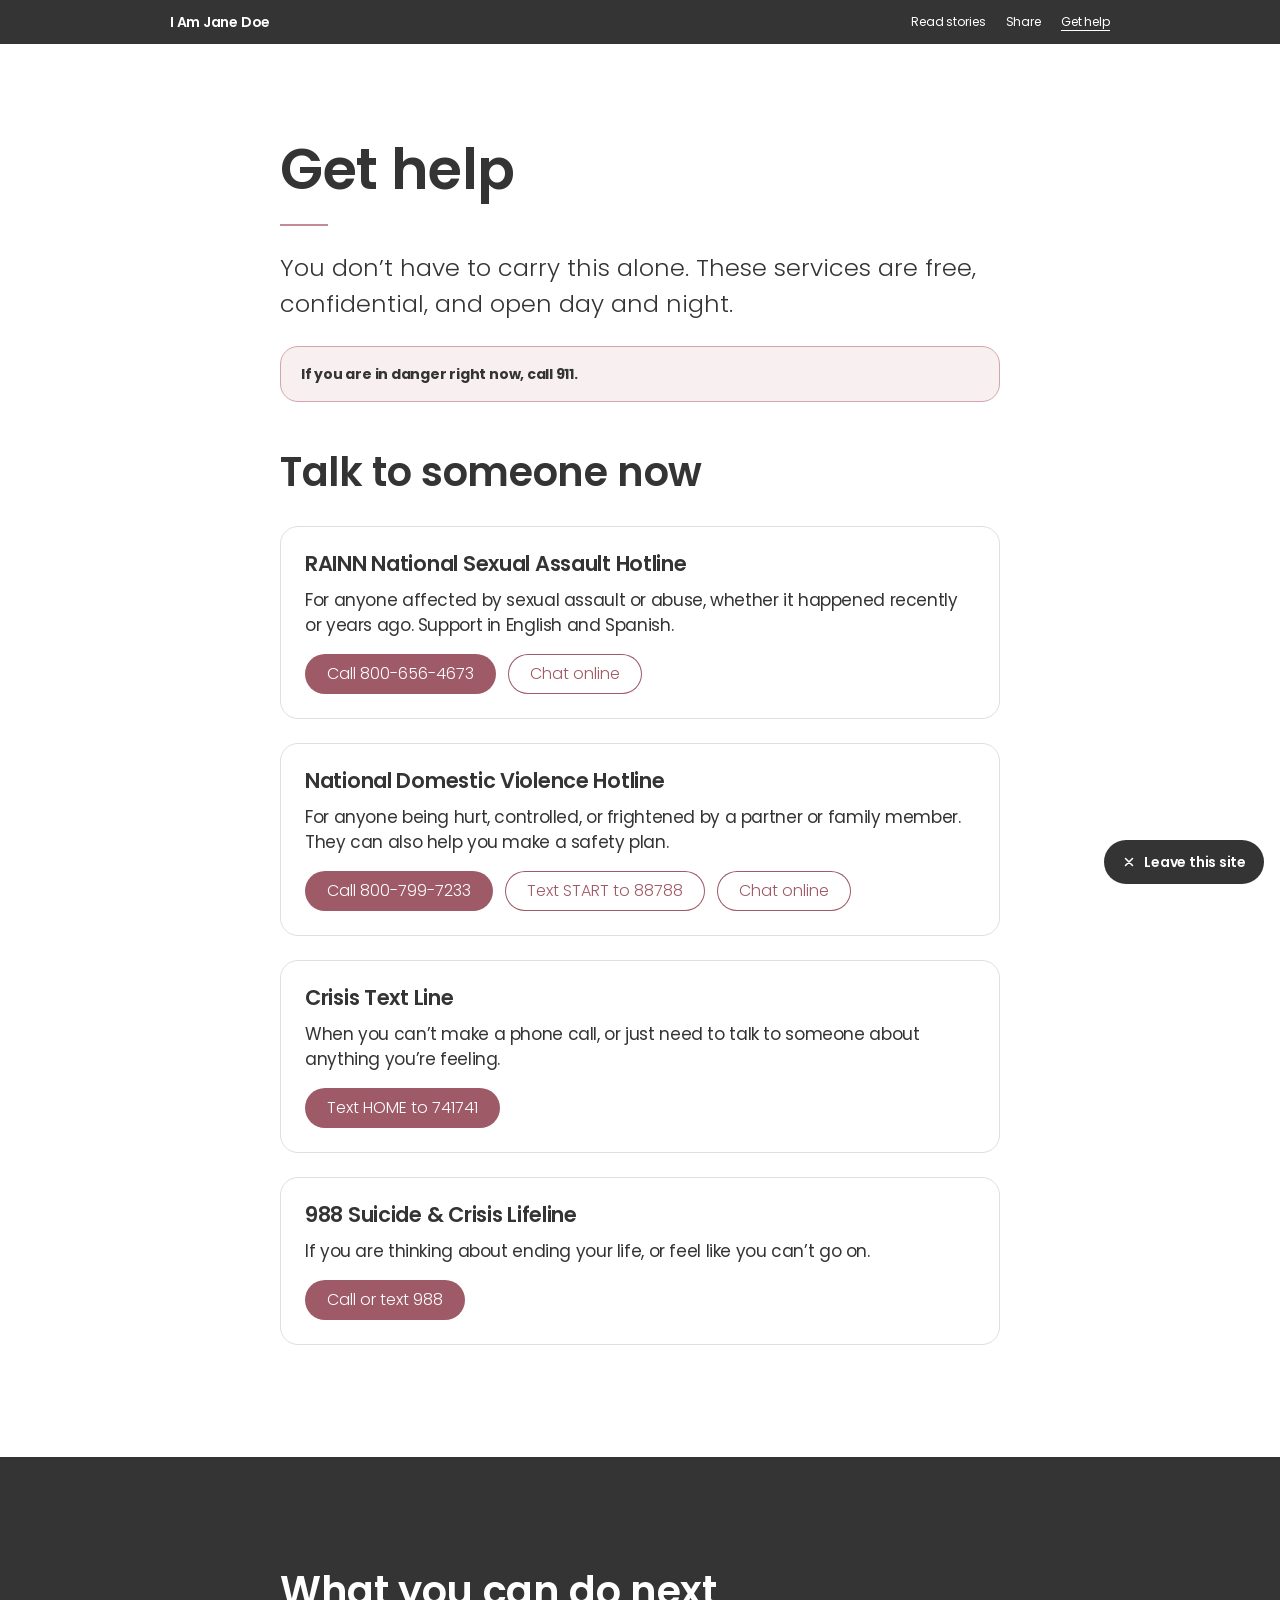
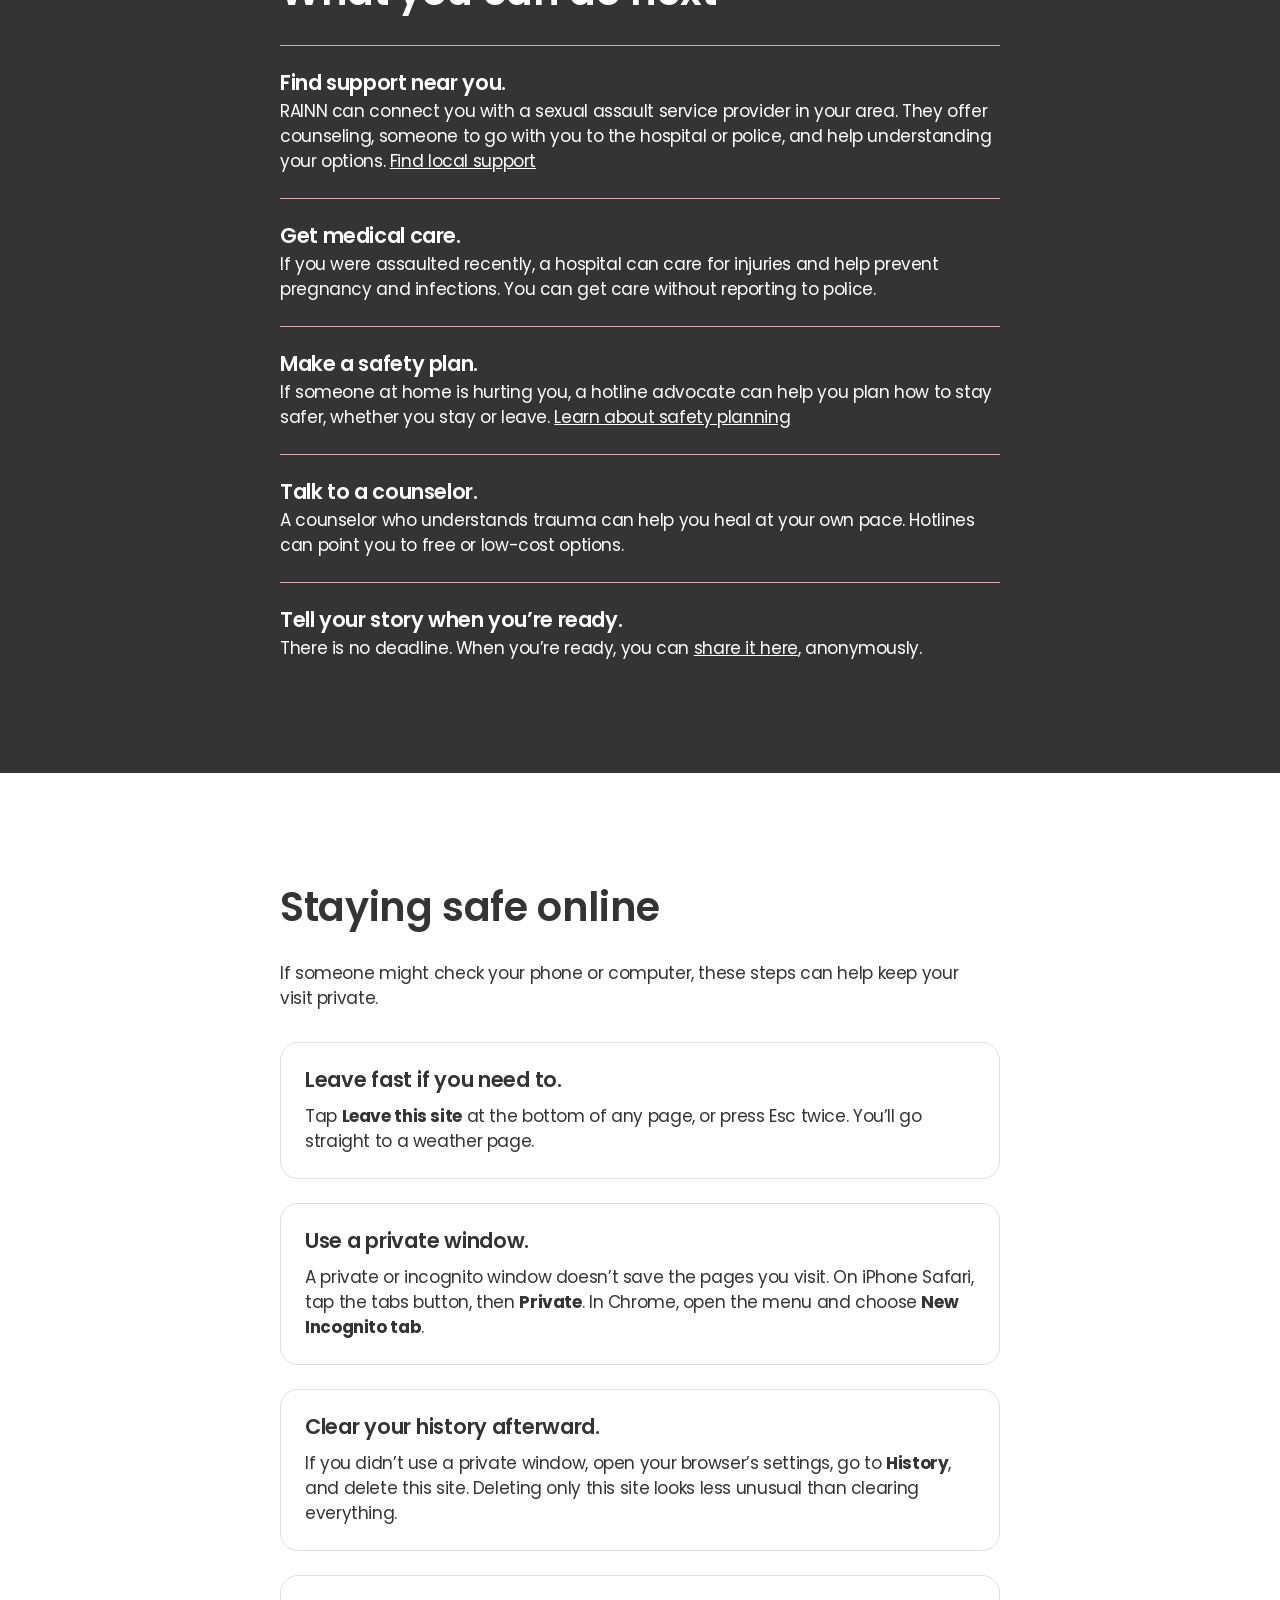
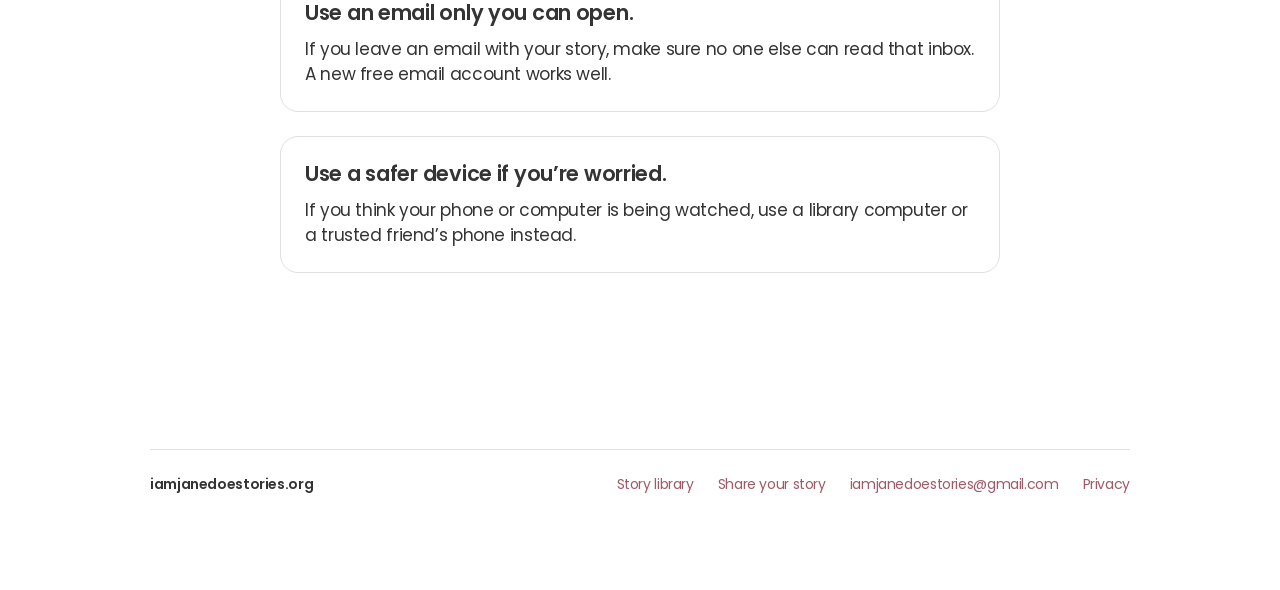
==== help.html @ 030b1c90 "Add quick exit, Get Help page, Who reads your story, approve-before-publishing, writing prompts - Le" ====
<!DOCTYPE html>
<html lang="en">
<head>
  <meta charset="utf-8">
  <meta name="viewport" content="width=device-width, initial-scale=1">
  <title>Get Help · I Am Jane Doe</title>
  <meta name="description" content="Ways to get help right now by phone, text or online chat, and how to stay safe online.">
  <link rel="icon" href="data:image/svg+xml,%3Csvg xmlns='http://www.w3.org/2000/svg' viewBox='0 0 64 64'%3E%3Crect width='64' height='64' rx='14' fill='%239e5a67'/%3E%3Ctext x='32' y='42' text-anchor='middle' font-family='sans-serif' font-weight='600' font-size='28' fill='%23fff'%3EJD%3C/text%3E%3C/svg%3E">
  <link rel="stylesheet" href="assets/site.css">
  <script src="assets/exit.js" defer></script>
</head>
<body>

  <a class="quick-exit" id="quick-exit" href="https://weather.com" rel="noreferrer">
    <svg viewBox="0 0 16 16" aria-hidden="true"><path d="M4 4l8 8M12 4l-8 8" stroke="currentColor" stroke-width="1.8" stroke-linecap="round"/></svg>
    Leave this site
  </a>

  <header class="site-header">
    <div class="inner">
      <a class="brand" href="index.html">I Am Jane Doe</a>
      <nav aria-label="Main">
        <a href="stories.html">Read stories</a>
        <a href="index.html#share">Share</a>
        <a href="help.html" aria-current="page">Get help</a>
      </nav>
    </div>
  </header>

  <main>
    <section class="lib-head">
      <div class="wrap narrow">
        <h1 class="h2" style="font-size: clamp(36px, 8vw, 56px); line-height: 1.07;">Get help</h1>
        <span class="rule" aria-hidden="true"></span>
        <p class="lead">You don’t have to carry this alone. These services are free, confidential, and open day and night.</p>
        <p class="care"><strong>If you are in danger right now, call 911.</strong></p>
      </div>
    </section>

    <section class="section" style="padding-top: 48px;" aria-labelledby="talk-h">
      <div class="wrap narrow" style="gap: 32px;">
        <h2 class="h2" id="talk-h">Talk to someone now</h2>
        <ul class="help-list">
          <li class="story">
            <h3>RAINN National Sexual Assault Hotline</h3>
            <p>For anyone affected by sexual assault or abuse, whether it happened recently or years ago. Support in English and Spanish.</p>
            <div class="help-actions">
              <a class="btn" href="tel:18006564673">Call 800-656-4673</a>
              <a class="btn secondary" href="https://rainn.org/help-and-healing/hotline/" target="_blank" rel="noopener">Chat online</a>
            </div>
          </li>
          <li class="story">
            <h3>National Domestic Violence Hotline</h3>
            <p>For anyone being hurt, controlled, or frightened by a partner or family member. They can also help you make a safety plan.</p>
            <div class="help-actions">
              <a class="btn" href="tel:18007997233">Call 800-799-7233</a>
              <a class="btn secondary" href="sms:88788">Text START to 88788</a>
              <a class="btn secondary" href="https://www.thehotline.org" target="_blank" rel="noopener">Chat online</a>
            </div>
          </li>
          <li class="story">
            <h3>Crisis Text Line</h3>
            <p>When you can’t make a phone call, or just need to talk to someone about anything you’re feeling.</p>
            <div class="help-actions">
              <a class="btn" href="sms:741741">Text HOME to 741741</a>
            </div>
          </li>
          <li class="story">
            <h3>988 Suicide &amp; Crisis Lifeline</h3>
            <p>If you are thinking about ending your life, or feel like you can’t go on.</p>
            <div class="help-actions">
              <a class="btn" href="tel:988">Call or text 988</a>
            </div>
          </li>
        </ul>
      </div>
    </section>

    <section class="section dark" id="next" aria-labelledby="next-h">
      <div class="wrap narrow" style="gap: 32px;">
        <h2 class="h2" id="next-h">What you can do next</h2>
        <ul class="promise">
          <li>
            <span class="t">Find support near you.</span>
            <span>RAINN can connect you with a sexual assault service provider in your area. They offer counseling, someone to go with you to the hospital or police, and help understanding your options. <a href="https://rainn.org/help-and-healing/hotline/" target="_blank" rel="noopener">Find local support</a></span>
          </li>
          <li>
            <span class="t">Get medical care.</span>
            <span>If you were assaulted recently, a hospital can care for injuries and help prevent pregnancy and infections. You can get care without reporting to police.</span>
          </li>
          <li>
            <span class="t">Make a safety plan.</span>
            <span>If someone at home is hurting you, a hotline advocate can help you plan how to stay safer, whether you stay or leave. <a href="https://www.thehotline.org" target="_blank" rel="noopener">Learn about safety planning</a></span>
          </li>
          <li>
            <span class="t">Talk to a counselor.</span>
            <span>A counselor who understands trauma can help you heal at your own pace. Hotlines can point you to free or low-cost options.</span>
          </li>
          <li>
            <span class="t">Tell your story when you’re ready.</span>
            <span>There is no deadline. When you’re ready, you can <a href="index.html#share">share it here</a>, anonymously.</span>
          </li>
        </ul>
      </div>
    </section>

    <section class="section" id="online-safety" aria-labelledby="safe-h" style="scroll-margin-top: 44px;">
      <div class="wrap narrow" style="gap: 32px;">
        <h2 class="h2" id="safe-h">Staying safe online</h2>
        <p>If someone might check your phone or computer, these steps can help keep your visit private.</p>
        <ol class="steps steps-1col">
          <li>
            <span class="title">Leave fast if you need to.</span>
            <span>Tap <strong>Leave this site</strong> at the bottom of any page, or press Esc twice. You’ll go straight to a weather page.</span>
          </li>
          <li>
            <span class="title">Use a private window.</span>
            <span>A private or incognito window doesn’t save the pages you visit. On iPhone Safari, tap the tabs button, then <strong>Private</strong>. In Chrome, open the menu and choose <strong>New Incognito tab</strong>.</span>
          </li>
          <li>
            <span class="title">Clear your history afterward.</span>
            <span>If you didn’t use a private window, open your browser’s settings, go to <strong>History</strong>, and delete this site. Deleting only this site looks less unusual than clearing everything.</span>
          </li>
          <li>
            <span class="title">Use an email only you can open.</span>
            <span>If you leave an email with your story, make sure no one else can read that inbox. A new free email account works well.</span>
          </li>
          <li>
            <span class="title">Use a safer device if you’re worried.</span>
            <span>If you think your phone or computer is being watched, use a library computer or a trusted friend’s phone instead.</span>
          </li>
        </ol>
      </div>
    </section>
  </main>

  <footer class="site-footer">
    <div class="wrap">
      <div class="foot-row">
        <span style="font-weight: 600;">iamjanedoestories.org</span>
        <div class="links">
          <a href="stories.html">Story library</a>
          <a href="index.html#share">Share your story</a>
          <a href="mailto:iamjanedoestories@gmail.com">iamjanedoestories@gmail.com</a>
          <a href="index.html#privacy">Privacy</a>
        </div>
      </div>
    </div>
  </footer>

</body>
</html>
---- assets/site.css ----
/* I Am Jane Doe — shared styles
   Poppins is self-hosted (SIL Open Font License 1.1). Weight ladder: 300 / 400 / 600 / 700. */
@font-face { font-family: 'Poppins'; font-style: normal; font-weight: 300; font-display: swap; src: url("fonts/poppins-300-latin-ext.woff2") format('woff2'); unicode-range: U+0100-02BA, U+02BD-02C5, U+02C7-02CC, U+02CE-02D7, U+02DD-02FF, U+0304, U+0308, U+0329, U+1D00-1DBF, U+1E00-1E9F, U+1EF2-1EFF, U+2020, U+20A0-20AB, U+20AD-20C0, U+2113, U+2C60-2C7F, U+A720-A7FF; }
@font-face { font-family: 'Poppins'; font-style: normal; font-weight: 300; font-display: swap; src: url("fonts/poppins-300-latin.woff2") format('woff2'); unicode-range: U+0000-00FF, U+0131, U+0152-0153, U+02BB-02BC, U+02C6, U+02DA, U+02DC, U+0304, U+0308, U+0329, U+2000-206F, U+20AC, U+2122, U+2191, U+2193, U+2212, U+2215, U+FEFF, U+FFFD; }
@font-face { font-family: 'Poppins'; font-style: normal; font-weight: 400; font-display: swap; src: url("fonts/poppins-400-latin-ext.woff2") format('woff2'); unicode-range: U+0100-02BA, U+02BD-02C5, U+02C7-02CC, U+02CE-02D7, U+02DD-02FF, U+0304, U+0308, U+0329, U+1D00-1DBF, U+1E00-1E9F, U+1EF2-1EFF, U+2020, U+20A0-20AB, U+20AD-20C0, U+2113, U+2C60-2C7F, U+A720-A7FF; }
@font-face { font-family: 'Poppins'; font-style: normal; font-weight: 400; font-display: swap; src: url("fonts/poppins-400-latin.woff2") format('woff2'); unicode-range: U+0000-00FF, U+0131, U+0152-0153, U+02BB-02BC, U+02C6, U+02DA, U+02DC, U+0304, U+0308, U+0329, U+2000-206F, U+20AC, U+2122, U+2191, U+2193, U+2212, U+2215, U+FEFF, U+FFFD; }
@font-face { font-family: 'Poppins'; font-style: normal; font-weight: 600; font-display: swap; src: url("fonts/poppins-600-latin-ext.woff2") format('woff2'); unicode-range: U+0100-02BA, U+02BD-02C5, U+02C7-02CC, U+02CE-02D7, U+02DD-02FF, U+0304, U+0308, U+0329, U+1D00-1DBF, U+1E00-1E9F, U+1EF2-1EFF, U+2020, U+20A0-20AB, U+20AD-20C0, U+2113, U+2C60-2C7F, U+A720-A7FF; }
@font-face { font-family: 'Poppins'; font-style: normal; font-weight: 600; font-display: swap; src: url("fonts/poppins-600-latin.woff2") format('woff2'); unicode-range: U+0000-00FF, U+0131, U+0152-0153, U+02BB-02BC, U+02C6, U+02DA, U+02DC, U+0304, U+0308, U+0329, U+2000-206F, U+20AC, U+2122, U+2191, U+2193, U+2212, U+2215, U+FEFF, U+FFFD; }
@font-face { font-family: 'Poppins'; font-style: normal; font-weight: 700; font-display: swap; src: url("fonts/poppins-700-latin-ext.woff2") format('woff2'); unicode-range: U+0100-02BA, U+02BD-02C5, U+02C7-02CC, U+02CE-02D7, U+02DD-02FF, U+0304, U+0308, U+0329, U+1D00-1DBF, U+1E00-1E9F, U+1EF2-1EFF, U+2020, U+20A0-20AB, U+20AD-20C0, U+2113, U+2C60-2C7F, U+A720-A7FF; }
@font-face { font-family: 'Poppins'; font-style: normal; font-weight: 700; font-display: swap; src: url("fonts/poppins-700-latin.woff2") format('woff2'); unicode-range: U+0000-00FF, U+0131, U+0152-0153, U+02BB-02BC, U+02C6, U+02DA, U+02DC, U+0304, U+0308, U+0329, U+2000-206F, U+20AC, U+2122, U+2191, U+2193, U+2212, U+2215, U+FEFF, U+FFFD; }

:root {
  --font: "Poppins", system-ui, sans-serif;
  --rose: #9e5a67;
  --rose-line: #c48b95;
  --rose-soft: #d4a5ad;
  --rose-wash: #f8eff0;
  --rose-select: #f0dde0;
  --ink: #343434;
  --gray-light: #dfdfdf;
  --lavender: #8d7ab7;
  --white: #FFFFFF;
  --radius-card: 18px;
  --radius-pill: 9999px;
  --press: 0.95;
  --ease: cubic-bezier(0.4, 0, 0.2, 1);
}

* { box-sizing: border-box; }
[hidden] { display: none !important; }
html { scroll-behavior: smooth; -webkit-font-smoothing: antialiased; }
body {
  margin: 0; background: var(--white); color: var(--ink);
  font: 400 17px/1.47 var(--font); letter-spacing: -0.374px;
  min-height: 100vh; display: flex; flex-direction: column;
}
h1, h2, h3 { margin: 0; font-family: var(--font); font-weight: 600; }
p { margin: 0; text-wrap: pretty; }
a { color: var(--rose); text-decoration: none; }
a:hover { text-decoration: underline; }
::selection { background: var(--rose-select); }
*:focus-visible { outline: 2px solid var(--lavender); outline-offset: 2px; border-radius: 5px; }
input, textarea, button, select { font-family: inherit; }
.sr-only { position: absolute; width: 1px; height: 1px; padding: 0; margin: -1px; overflow: hidden; clip: rect(0,0,0,0); white-space: nowrap; border: 0; }
main { flex: 1; }

/* ---------- Header ---------- */
.site-header { position: sticky; top: 0; z-index: 10; height: 44px; background: var(--ink); display: flex; align-items: center; }
.site-header .inner { width: 100%; max-width: 980px; margin: 0 auto; padding: 0 20px; display: flex; align-items: center; justify-content: space-between; gap: 16px; }
.site-header .brand { color: var(--white); font-size: 14px; font-weight: 600; letter-spacing: -0.224px; white-space: nowrap; }
.site-header nav { display: flex; gap: 20px; }
.site-header nav a { color: var(--white); font-size: 12px; letter-spacing: -0.12px; white-space: nowrap; }
.site-header nav a[aria-current="page"] { text-decoration: underline; text-underline-offset: 4px; }

/* ---------- Layout ---------- */
.section { padding: clamp(64px, 12vw, 112px) 20px; }
.section.dark { background: var(--ink); color: var(--white); }
.section.dark a { color: var(--white); text-decoration: underline; }
.wrap { max-width: 980px; margin: 0 auto; display: flex; flex-direction: column; gap: 48px; }
.wrap.narrow { max-width: 720px; gap: 24px; }
.h2 { font-size: clamp(28px, 7vw, 40px); line-height: 1.1; letter-spacing: -0.374px; }
.lead { font-weight: 300; font-size: clamp(19px, 4.6vw, 24px); line-height: 1.5; letter-spacing: 0; }
.caption { font-size: 14px; line-height: 1.43; letter-spacing: -0.224px; }
.stack-12 { display: flex; flex-direction: column; gap: 12px; }

/* ---------- Hero ---------- */
.hero { padding: clamp(80px, 16vw, 160px) 20px clamp(64px, 12vw, 128px); text-align: center; }
.hero .inner { max-width: 720px; margin: 0 auto; display: flex; flex-direction: column; align-items: center; gap: 24px; }
.hero h1 { font-size: clamp(44px, 11vw, 72px); line-height: 1.07; letter-spacing: -0.28px; text-wrap: balance; }
.rule { display: block; width: 48px; height: 2px; background: var(--rose-line); }
.hero .actions { margin-top: 16px; display: flex; gap: 12px; flex-wrap: wrap; justify-content: center; }

/* ---------- Buttons ---------- */
.btn {
  display: inline-flex; align-items: center; justify-content: center; gap: 8px; white-space: nowrap;
  border: none; cursor: pointer; text-decoration: none; border-radius: var(--radius-pill);
  padding: 14px 28px; font-size: 18px; font-weight: 300; line-height: 1; letter-spacing: 0;
  background: var(--rose); color: var(--white);
  transition: transform 120ms var(--ease);
}
.btn:hover { text-decoration: none; color: var(--white); }
.btn:active { transform: scale(var(--press)); }
.btn.secondary { background: transparent; color: var(--rose); box-shadow: inset 0 0 0 1px var(--rose); }
.btn.secondary:hover { color: var(--rose); }
.btn:disabled { background: var(--gray-light); color: var(--ink); cursor: not-allowed; transform: none; }

/* ---------- Steps ---------- */
.steps { list-style: none; margin: 0; padding: 0; display: grid; grid-template-columns: repeat(auto-fit, minmax(210px, 1fr)); gap: 24px; }
.steps li { display: flex; flex-direction: column; gap: 12px; padding: 24px; border: 1px solid var(--gray-light); border-radius: var(--radius-card); }
.steps .num { font-size: 14px; font-weight: 600; color: var(--rose); }
.steps .title { font-size: 21px; font-weight: 600; line-height: 1.19; letter-spacing: -0.28px; }

/* ---------- Form ---------- */
.form { display: flex; flex-direction: column; gap: 24px; }
.field { display: flex; flex-direction: column; gap: 8px; border: 0; padding: 0; margin: 0; min-width: 0; }
.field > .label, .field > legend { font-size: 17px; font-weight: 600; letter-spacing: -0.374px; padding: 0; }
.field .opt { font-weight: 400; }
.field legend { margin-bottom: 8px; }
.textarea { width: 100%; min-height: 280px; padding: 17px; border: 1px solid var(--gray-light); border-radius: var(--radius-card); background: var(--white); color: var(--ink); font-size: 17px; line-height: 1.47; letter-spacing: -0.374px; resize: vertical; }
.input { height: 48px; padding: 0 20px; border: 1px solid var(--gray-light); border-radius: var(--radius-pill); background: var(--white); color: var(--ink); font-size: 17px; letter-spacing: -0.374px; width: 100%; }
.file-pick { display: flex; align-items: center; gap: 12px; flex-wrap: wrap; cursor: pointer; position: relative; }
.file-pick .pick { display: inline-flex; align-items: center; height: 40px; padding: 0 17px; border-radius: 8px; background: var(--ink); color: var(--white); font-size: 14px; }
.file-pick input { position: absolute; width: 1px; height: 1px; opacity: 0; }
.file-pick:focus-within .pick { outline: 2px solid var(--lavender); outline-offset: 2px; }
.check-grid { display: flex; flex-wrap: wrap; gap: 10px; }
.check-chip { position: relative; }
.check-chip input { position: absolute; opacity: 0; width: 1px; height: 1px; }
.check-chip span { display: inline-flex; align-items: center; padding: 10px 16px; border: 1px solid var(--gray-light); border-radius: var(--radius-pill); font-size: 14px; line-height: 1.43; letter-spacing: -0.224px; cursor: pointer; transition: transform 120ms var(--ease); }
.check-chip input:checked + span { border-color: var(--rose); background: var(--rose-wash); box-shadow: inset 0 0 0 1px var(--rose); }
.check-chip input:focus-visible + span { outline: 2px solid var(--lavender); outline-offset: 2px; }
.check-chip span:active { transform: scale(var(--press)); }
.choice { display: flex; align-items: flex-start; gap: 12px; padding: 17px; border: 1px solid var(--gray-light); border-radius: var(--radius-card); cursor: pointer; }
.choice:has(input:checked) { border-color: var(--rose); background: var(--rose-wash); box-shadow: inset 0 0 0 1px var(--rose); }
.choice input { width: 22px; height: 22px; margin: 1px 0 0; flex: none; accent-color: var(--rose); }
.choice strong { display: block; font-weight: 600; }
.choices { display: flex; flex-direction: column; gap: 12px; }
.thanks { padding: 48px 24px; border: 1px solid var(--rose-soft); background: var(--rose-wash); border-radius: var(--radius-card); text-align: center; display: flex; flex-direction: column; gap: 12px; align-items: center; }
.thanks .big { font-weight: 600; font-size: clamp(26px, 6vw, 34px); line-height: 1.24; letter-spacing: -0.374px; }
.hp { position: absolute; left: -9999px; width: 1px; height: 1px; overflow: hidden; }

/* ---------- Privacy list ---------- */
.promise { list-style: none; margin: 0; padding: 0; display: flex; flex-direction: column; gap: 24px; }
.promise li { display: flex; flex-direction: column; gap: 4px; padding-top: 24px; border-top: 1px solid var(--rose-soft); }
.promise .t { font-size: 21px; font-weight: 600; line-height: 1.19; }

/* ---------- Story library ---------- */
.lib-head { padding: clamp(56px, 10vw, 96px) 20px 0; }
.care { padding: 17px 20px; border-radius: var(--radius-card); background: var(--rose-wash); border: 1px solid var(--rose-soft); font-size: 14px; line-height: 1.43; letter-spacing: -0.224px; }
.toolbar { display: flex; flex-direction: column; gap: 17px; }
.search { display: flex; align-items: center; gap: 8px; height: 48px; padding: 0 20px; background: var(--white); border: 1px solid var(--gray-light); border-radius: var(--radius-pill); }
.search:focus-within { outline: 2px solid var(--lavender); outline-offset: 2px; }
.search svg { flex: none; width: 16px; height: 16px; color: var(--ink); opacity: 0.6; }
.search input { border: none; outline: none; background: transparent; width: 100%; color: var(--ink); font-size: 17px; letter-spacing: -0.374px; }
.search input::-webkit-search-cancel-button { cursor: pointer; }
.chips { display: flex; flex-wrap: wrap; gap: 8px; }
.chip { display: inline-flex; align-items: center; gap: 6px; background: var(--white); color: var(--ink); border: 1px solid var(--gray-light); border-radius: var(--radius-pill); padding: 10px 16px; cursor: pointer; font-size: 14px; line-height: 1.43; letter-spacing: -0.224px; transition: transform 120ms var(--ease); }
.chip:active { transform: scale(var(--press)); }
.chip[aria-pressed="true"] { border-color: var(--rose); background: var(--rose-wash); box-shadow: inset 0 0 0 1px var(--rose); }
.chip .n { opacity: 0.7; }
.result-line { font-size: 14px; line-height: 1.43; letter-spacing: -0.224px; display: flex; gap: 12px; flex-wrap: wrap; align-items: center; }
.linkish { background: none; border: none; padding: 0; color: var(--rose); cursor: pointer; font: inherit; text-decoration: underline; }
.story-list { list-style: none; margin: 0; padding: 0; display: flex; flex-direction: column; gap: 24px; }
.story-grid { list-style: none; margin: 0; padding: 0; display: grid; grid-template-columns: repeat(auto-fit, minmax(260px, 1fr)); gap: 24px; }
.story { padding: 24px; border: 1px solid var(--gray-light); border-radius: var(--radius-card); display: flex; flex-direction: column; gap: 12px; scroll-margin-top: 64px; }
.story:target, .story.highlight { border-color: var(--rose); box-shadow: inset 0 0 0 1px var(--rose); }
.story h3 { font-size: 21px; line-height: 1.19; letter-spacing: -0.28px; }
.story h3 a { color: var(--ink); }
.story .meta { font-size: 14px; line-height: 1.43; letter-spacing: -0.224px; display: flex; flex-wrap: wrap; gap: 4px 12px; align-items: center; }
.tag { display: inline-flex; padding: 2px 10px; border-radius: var(--radius-pill); background: var(--rose-wash); color: var(--rose); font-size: 12px; line-height: 1.6; letter-spacing: -0.12px; }
.note { font-size: 14px; line-height: 1.43; letter-spacing: -0.224px; font-style: italic; }
.story .body { display: flex; flex-direction: column; gap: 1em; }
.story .actions { display: flex; gap: 16px; flex-wrap: wrap; align-items: center; font-size: 14px; }
.read-btn { background: none; border: none; padding: 0; color: var(--rose); cursor: pointer; font: 600 15px/1.4 var(--font); letter-spacing: -0.224px; }
.read-btn:hover { text-decoration: underline; }
mark { background: var(--rose-select); color: inherit; border-radius: 3px; padding: 0 1px; }
.empty { padding: 48px 24px; border: 1px dashed var(--rose-soft); border-radius: var(--radius-card); text-align: center; display: flex; flex-direction: column; align-items: center; gap: 16px; }
.empty .big { font-size: 21px; font-weight: 600; line-height: 1.19; }

/* ---------- Footer ---------- */
.site-footer { padding: 64px 20px 48px; }
.site-footer .wrap { gap: 48px; }
.helplines { display: flex; flex-direction: column; font-size: 17px; line-height: 2.1; }
.foot-row { display: flex; flex-wrap: wrap; justify-content: space-between; align-items: center; gap: 12px 24px; padding-top: 24px; border-top: 1px solid var(--gray-light); font-size: 14px; line-height: 1.43; }
.foot-row .links { display: flex; flex-wrap: wrap; gap: 24px; }

@media (max-width: 480px) {
  .site-header nav { gap: 14px; }
  .site-header .brand { font-size: 13px; }
  .hero .actions { flex-direction: column; align-items: stretch; width: 100%; max-width: 320px; }
}
@media (prefers-reduced-motion: reduce) {
  html { scroll-behavior: auto; }
  .btn, .chip, .check-chip span { transition: none; }
}
a[href^="tel:"] { white-space: nowrap; }

/* ---------- Quick exit ---------- */
.quick-exit {
  position: fixed; right: 16px; bottom: 16px; z-index: 50;
  display: inline-flex; align-items: center; gap: 8px; min-height: 44px; padding: 0 18px;
  border-radius: var(--radius-pill); background: var(--ink); color: var(--white);
  font-size: 14px; font-weight: 600; letter-spacing: -0.224px; text-decoration: none;
  box-shadow: 0 0 0 3px var(--white);
}
.quick-exit:hover { color: var(--white); text-decoration: none; background: #000; }
.quick-exit svg { width: 14px; height: 14px; }
.site-footer { padding-bottom: 96px; }

/* ---------- Who reads ---------- */
.who-card { padding: clamp(28px, 6vw, 48px); border-radius: var(--radius-card); background: var(--rose-wash); border: 1px solid var(--rose-soft); }

/* ---------- Writing prompts ---------- */
.prompts { padding: 20px 24px; border-radius: var(--radius-card); border: 1px solid var(--gray-light); display: flex; flex-direction: column; gap: 6px; }
.prompts ul { margin: 6px 0 0; padding-left: 20px; display: flex; flex-direction: column; gap: 4px; }
.approve { display: flex; align-items: flex-start; gap: 12px; cursor: pointer; }
.approve input { width: 22px; height: 22px; margin: 1px 0 0; flex: none; accent-color: var(--rose); }
.approve input:disabled + span { opacity: 0.75; }
.approve .caption { display: block; }

/* ---------- Help page ---------- */
.help-list { list-style: none; margin: 0; padding: 0; display: flex; flex-direction: column; gap: 24px; }
.help-actions { display: flex; flex-wrap: wrap; gap: 12px; margin-top: 4px; }
.help-actions .btn { font-size: 16px; padding: 12px 22px; }
.steps-1col { grid-template-columns: 1fr; }
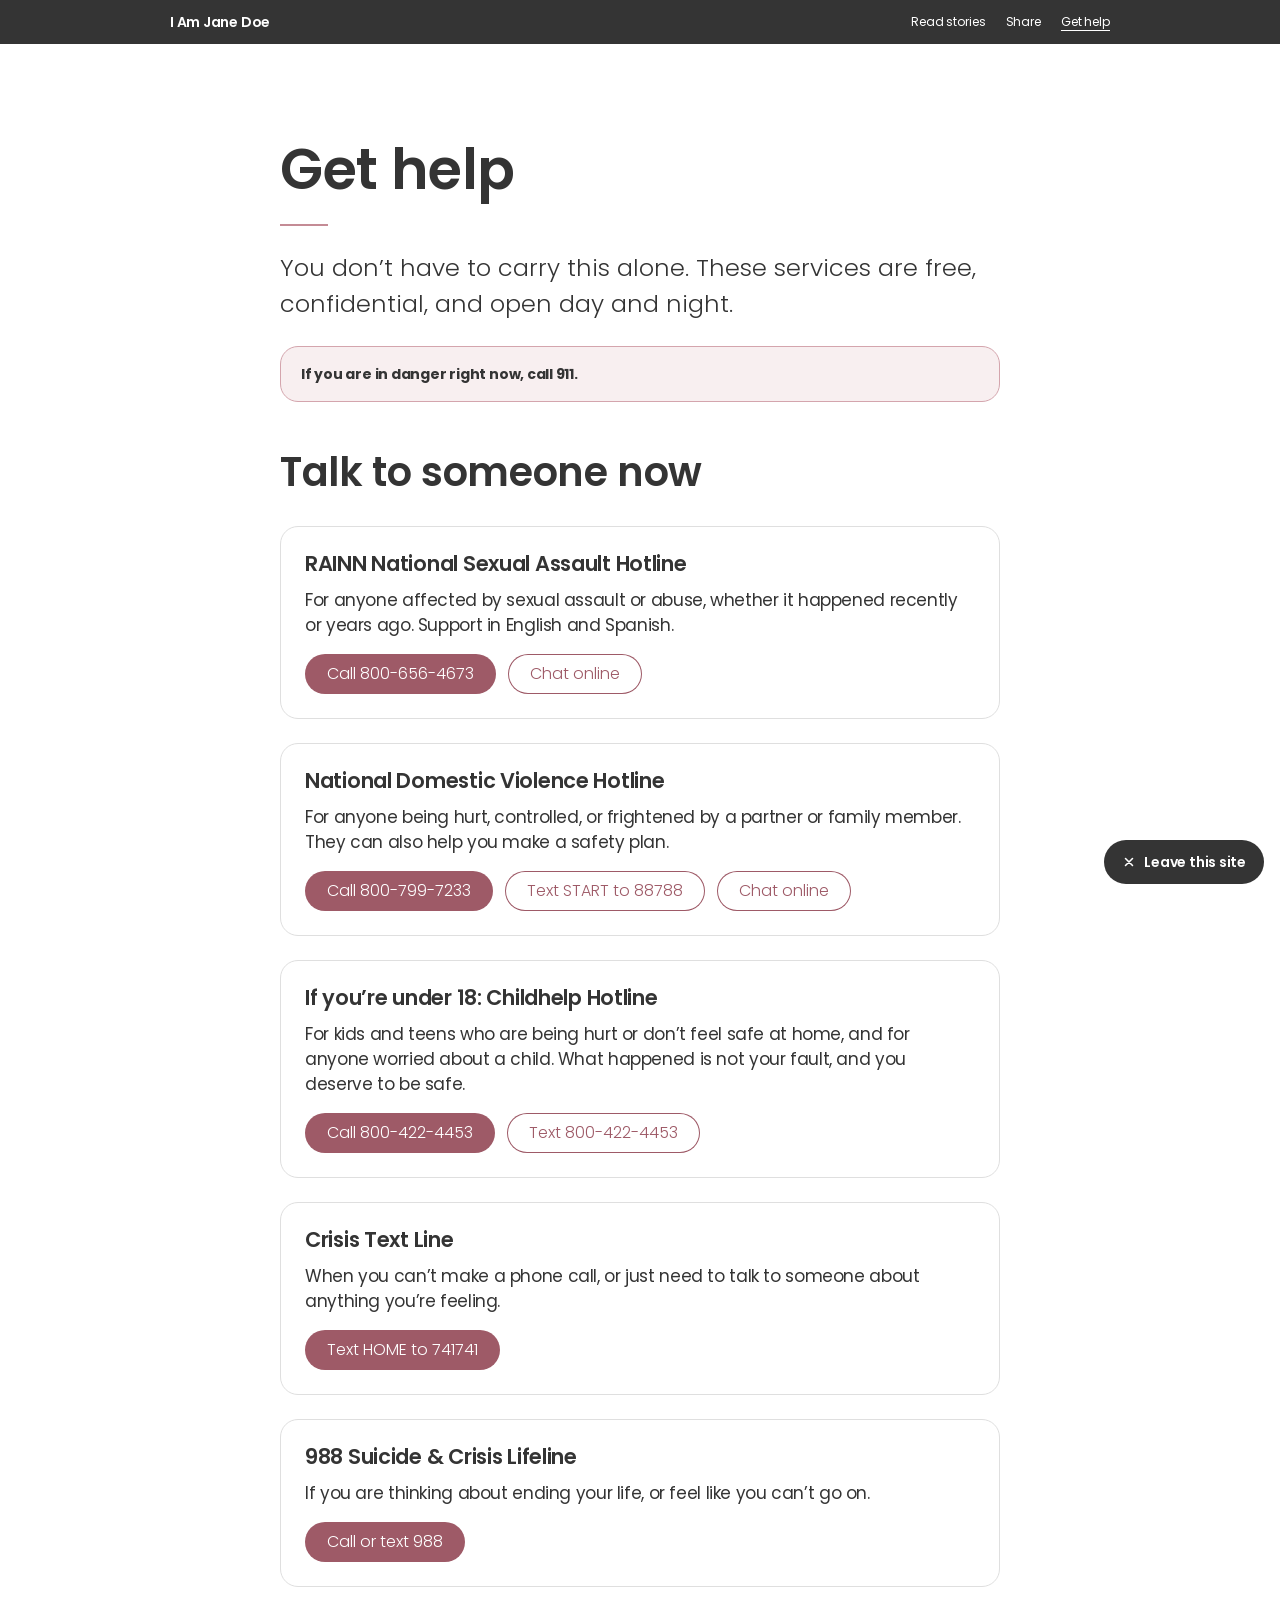
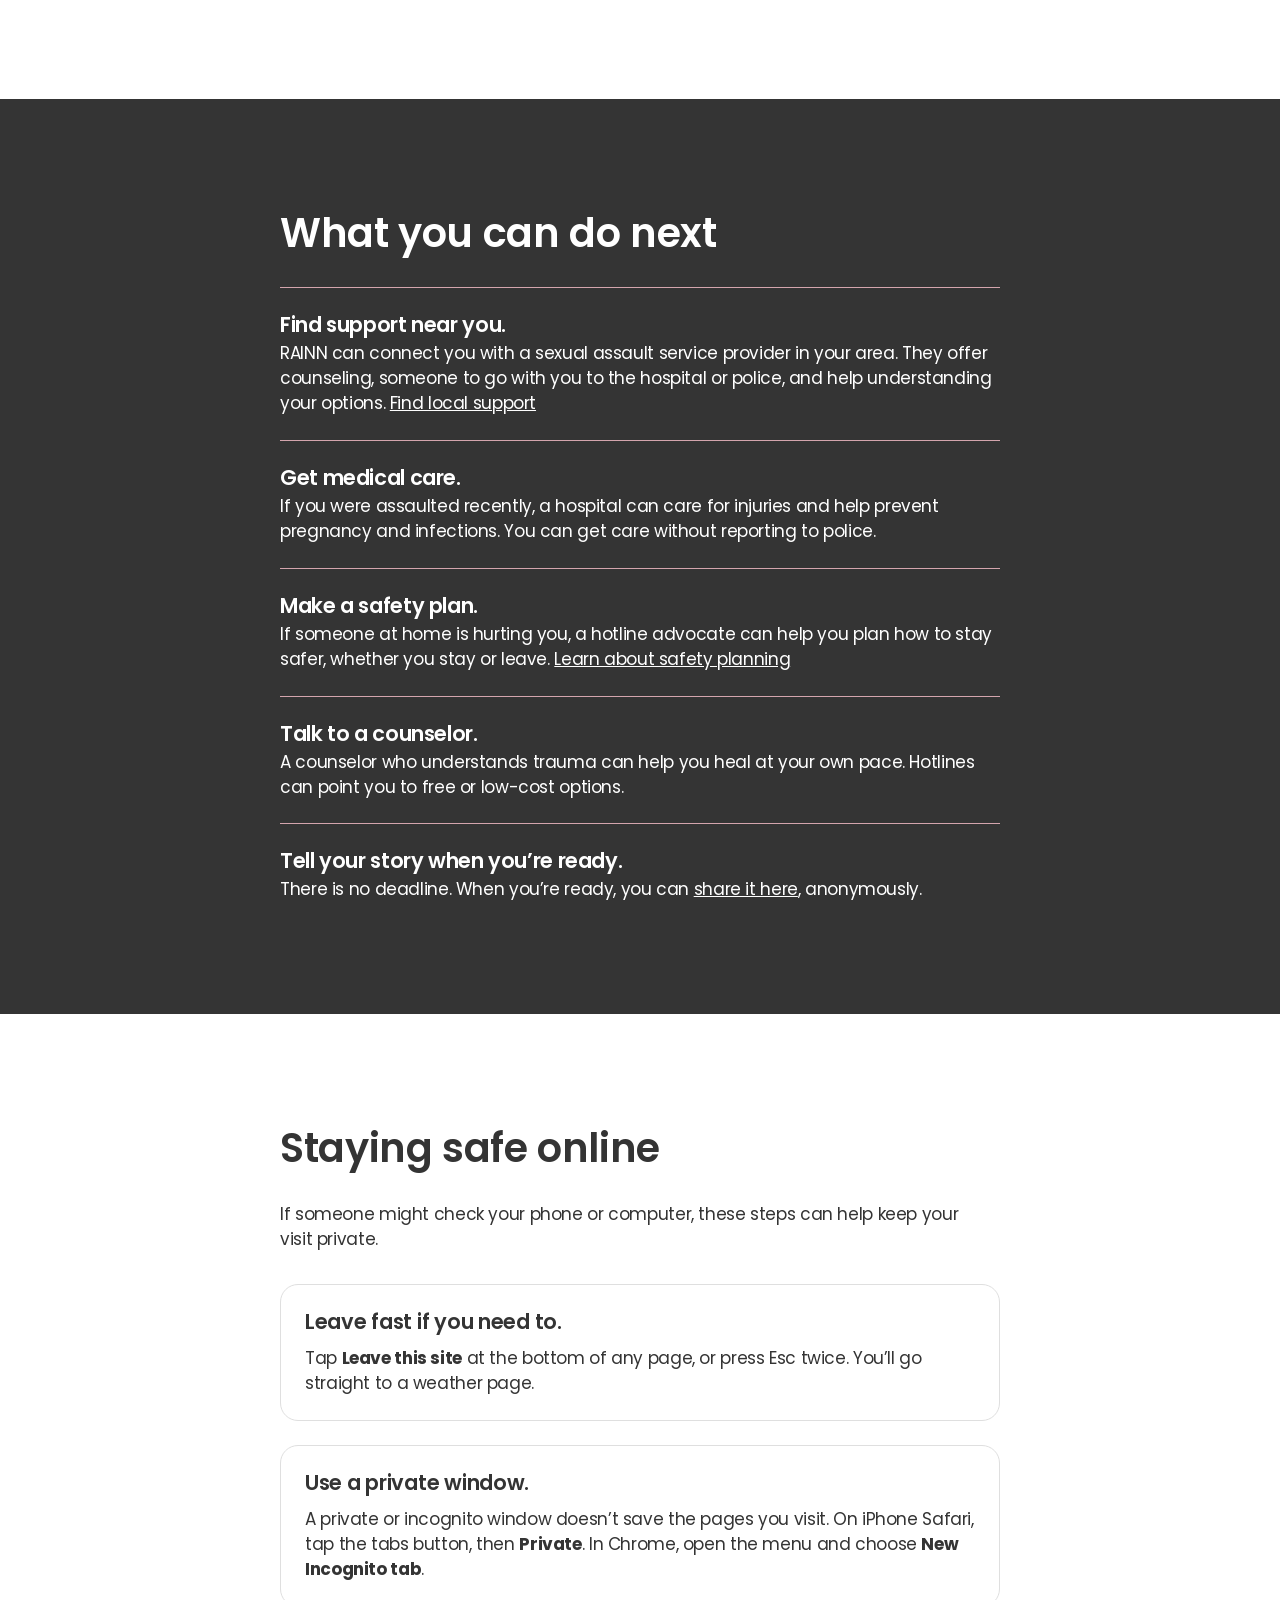
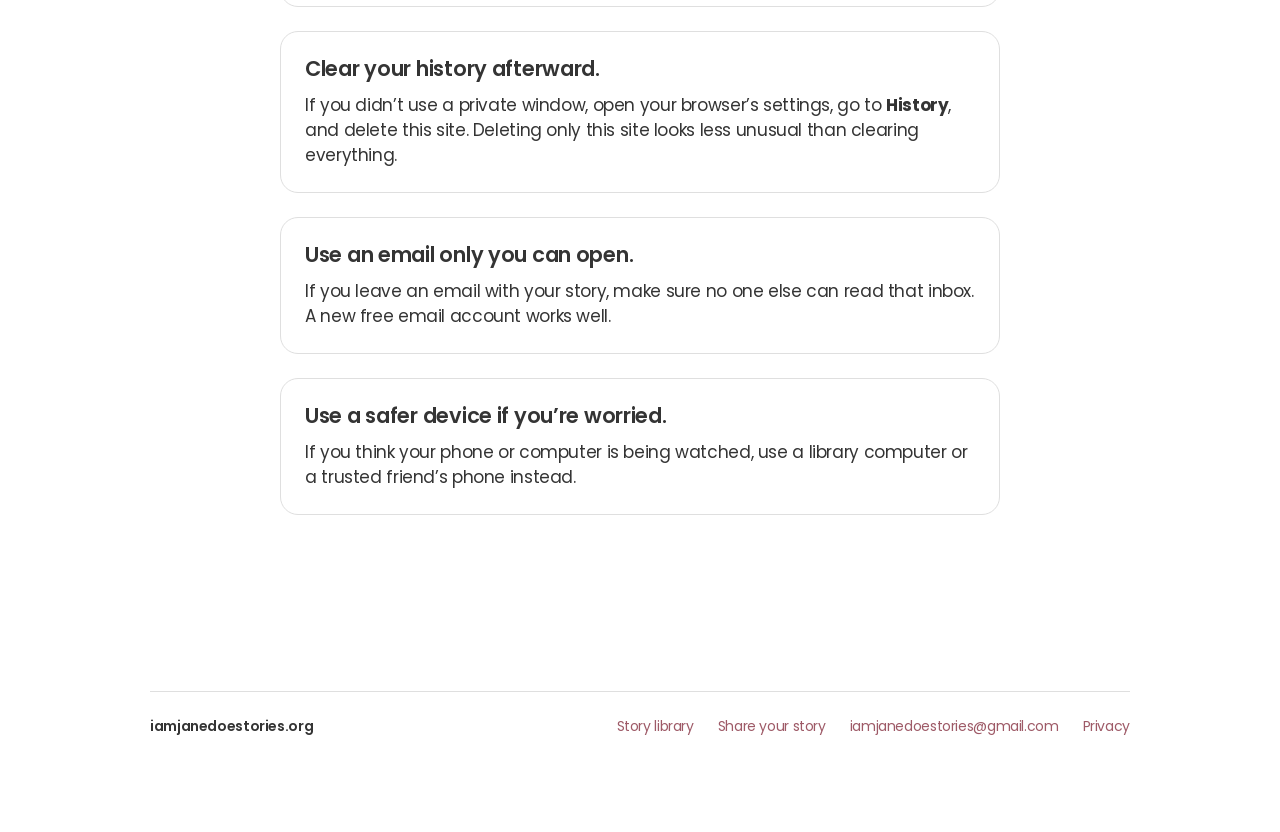
==== commit f02dd3e0: "Add link previews, app icons, and under-18 help (Childhelp) Co-Authored-By: Claude Opus 5.5 <noreply" ====
--- a/help.html
+++ b/help.html
@@ -5,9 +5,27 @@
   <meta name="viewport" content="width=device-width, initial-scale=1">
   <title>Get Help · I Am Jane Doe</title>
   <meta name="description" content="Ways to get help right now by phone, text or online chat, and how to stay safe online.">
-  <link rel="icon" href="data:image/svg+xml,%3Csvg xmlns='http://www.w3.org/2000/svg' viewBox='0 0 64 64'%3E%3Crect width='64' height='64' rx='14' fill='%239e5a67'/%3E%3Ctext x='32' y='42' text-anchor='middle' font-family='sans-serif' font-weight='600' font-size='28' fill='%23fff'%3EJD%3C/text%3E%3C/svg%3E">
+  <link rel="icon" type="image/png" href="assets/icon-512.png">
+  <link rel="apple-touch-icon" href="assets/apple-touch-icon.png">
+  <meta name="theme-color" content="#9e5a67">
+  <meta property="og:type" content="website">
+  <meta property="og:site_name" content="I Am Jane Doe">
+  <meta property="og:title" content="Get Help · I Am Jane Doe">
+  <meta property="og:description" content="Ways to get help right now by phone, text or online chat, and how to stay safe online.">
+  <meta property="og:url" content="https://iamjanedoestories.org/help.html">
+  <meta property="og:image" content="https://iamjanedoestories.org/assets/og-image.png">
+  <meta property="og:image:width" content="1200">
+  <meta property="og:image:height" content="630">
+  <meta property="og:image:alt" content="I Am Jane Doe. Your story matters. You are not alone.">
+  <meta name="twitter:card" content="summary_large_image">
   <link rel="stylesheet" href="assets/site.css">
   <script src="assets/exit.js" defer></script>
+  <script>
+    // Visit counting (GoatCounter): no cookies, nothing that identifies a visitor.
+    // Count only the page name, never search words or other details in the address.
+    window.goatcounter = { path: function () { return location.pathname; } };
+  </script>
+  <script data-goatcounter="https://iamjanedoe.goatcounter.com/count" async src="https://gc.zgo.at/count.js"></script>
 </head>
 <body>
 
@@ -56,6 +74,14 @@
               <a class="btn" href="tel:18007997233">Call 800-799-7233</a>
               <a class="btn secondary" href="sms:88788">Text START to 88788</a>
               <a class="btn secondary" href="https://www.thehotline.org" target="_blank" rel="noopener">Chat online</a>
+            </div>
+          </li>
+          <li class="story" id="under-18" style="scroll-margin-top: 64px;">
+            <h3>If you’re under 18: Childhelp Hotline</h3>
+            <p>For kids and teens who are being hurt or don’t feel safe at home, and for anyone worried about a child. What happened is not your fault, and you deserve to be safe.</p>
+            <div class="help-actions">
+              <a class="btn" href="tel:18004224453">Call 800-422-4453</a>
+              <a class="btn secondary" href="sms:18004224453">Text 800-422-4453</a>
             </div>
           </li>
           <li class="story">
